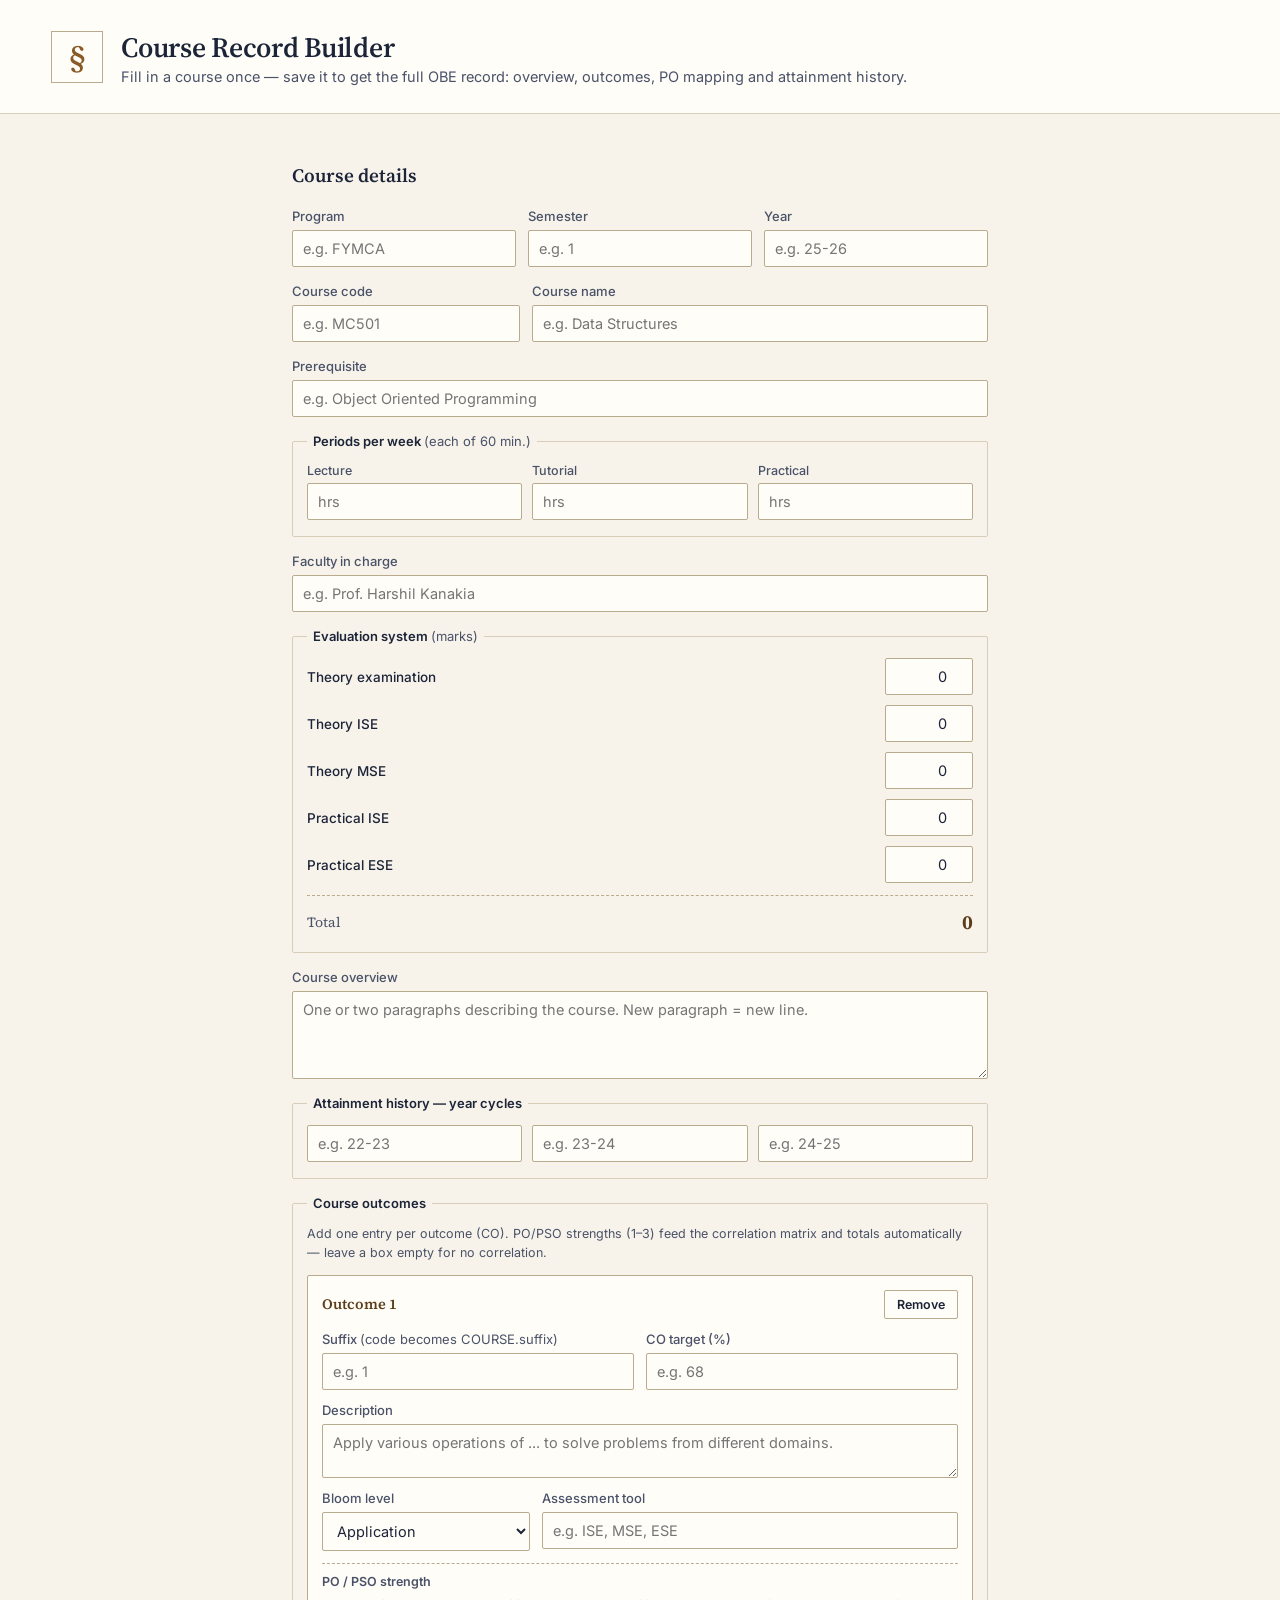
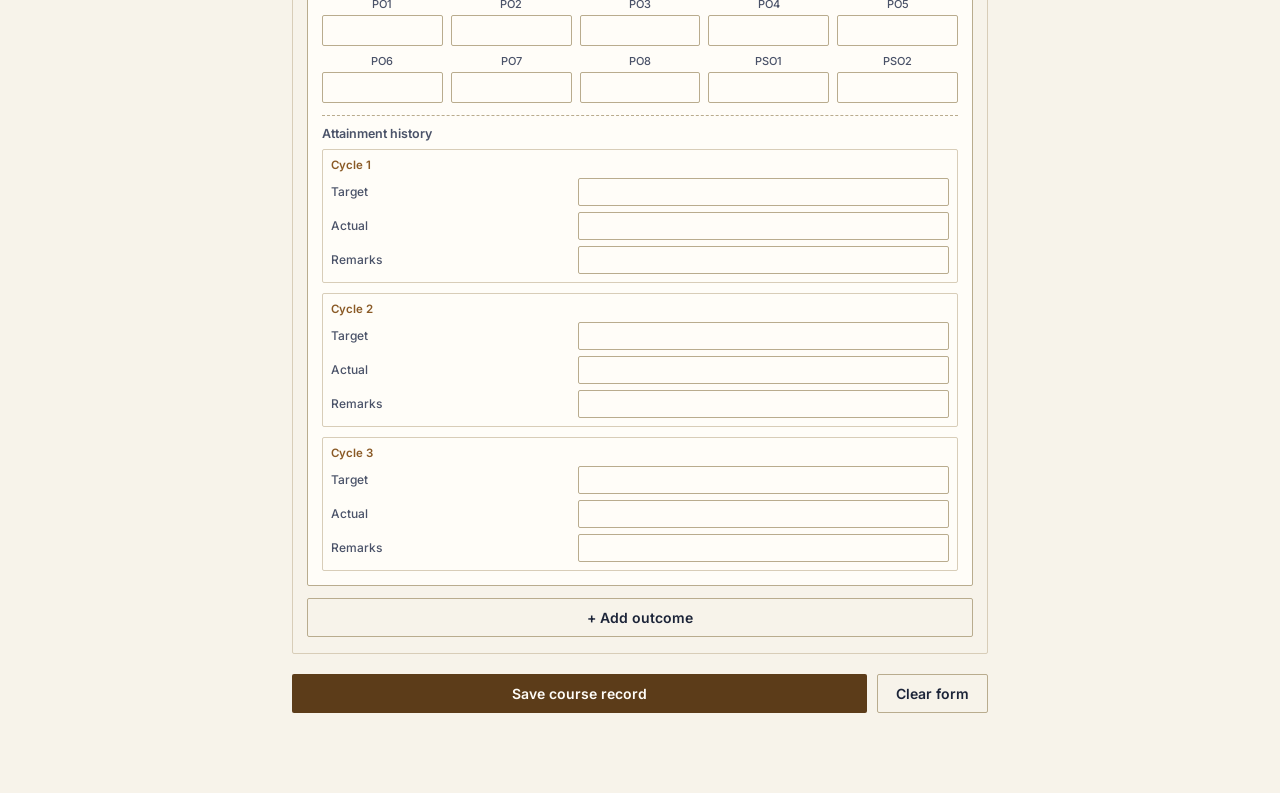
==== frontend/index.html @ 2f61d8af "save1 major changes to be made. Only 1 table done yet" ====
<!DOCTYPE html>
<html lang="en">
<head>
<meta charset="UTF-8">
<meta name="viewport" content="width=device-width, initial-scale=1.0">
<title>Course Record Builder</title>
<link rel="preconnect" href="https://fonts.googleapis.com">
<link rel="preconnect" href="https://fonts.gstatic.com" crossorigin>
<link href="https://fonts.googleapis.com/css2?family=Source+Serif+4:opsz,wght@8..60,400;8..60,600;8..60,700&family=Inter:wght@400;500;600;700&display=swap" rel="stylesheet">
<link rel="stylesheet" href="style.css">
</head>
<body>

<header class="topbar">
  <div class="topbar__mark">§</div>
  <div class="topbar__text">
    <h1>Course Record Builder</h1>
    <p>Fill in a course once — save it to get the full OBE record: overview, outcomes, PO mapping and attainment history.</p>
  </div>
</header>

<main class="page">

  <section class="panel form-panel" aria-labelledby="form-heading">
    <h2 id="form-heading">Course details</h2>
    <form id="course-form">

      <div class="field-row">
        <div class="field">
          <label for="program">Program</label>
          <input type="text" id="program" placeholder="e.g. FYMCA" required>
        </div>
        <div class="field">
          <label for="semester">Semester</label>
          <input type="text" id="semester" placeholder="e.g. 1" required>
        </div>
        <div class="field">
          <label for="year">Year</label>
          <input type="text" id="year" placeholder="e.g. 25-26" required>
        </div>
      </div>

      <div class="field-row">
        <div class="field field--grow">
          <label for="courseCode">Course code</label>
          <input type="text" id="courseCode" placeholder="e.g. MC501" required>
        </div>
        <div class="field field--wide">
          <label for="courseName">Course name</label>
          <input type="text" id="courseName" placeholder="e.g. Data Structures" required>
        </div>
      </div>

      <div class="field">
        <label for="prerequisite">Prerequisite</label>
        <input type="text" id="prerequisite" placeholder="e.g. Object Oriented Programming">
      </div>

      <fieldset class="periods">
        <legend>Periods per week <span>(each of 60 min.)</span></legend>
        <div class="periods__grid">
          <label class="periods__item"><span>Lecture</span><input type="number" min="0" step="0.5" id="pLecture" placeholder="hrs"></label>
          <label class="periods__item"><span>Tutorial</span><input type="number" min="0" step="0.5" id="pTutorial" placeholder="hrs"></label>
          <label class="periods__item"><span>Practical</span><input type="number" min="0" step="0.5" id="pPractical" placeholder="hrs"></label>
        </div>
      </fieldset>

      <div class="field">
        <label for="faculty">Faculty in charge</label>
        <input type="text" id="faculty" placeholder="e.g. Prof. Harshil Kanakia" required>
      </div>

      <fieldset class="evaluation">
        <legend>Evaluation system <span>(marks)</span></legend>
        <div class="evaluation__grid">
          <label>Theory examination<input type="number" min="0" id="eTheoryExam" value="0"></label>
          <label>Theory ISE<input type="number" min="0" id="eTheoryISE" value="0"></label>
          <label>Theory MSE<input type="number" min="0" id="eTheoryMSE" value="0"></label>
          <label>Practical ISE<input type="number" min="0" id="ePracticalISE" value="0"></label>
          <label>Practical ESE<input type="number" min="0" id="ePracticalESE" value="0"></label>
        </div>
        <div class="evaluation__total">
          <span>Total</span>
          <strong id="evalTotal">0</strong>
        </div>
      </fieldset>

      <div class="field">
        <label for="overview">Course overview</label>
        <textarea id="overview" rows="4" placeholder="One or two paragraphs describing the course. New paragraph = new line."></textarea>
      </div>

      <fieldset class="history-labels">
        <legend>Attainment history — year cycles</legend>
        <div class="history-labels__grid">
          <input type="text" class="hist-label" placeholder="e.g. 22-23">
          <input type="text" class="hist-label" placeholder="e.g. 23-24">
          <input type="text" class="hist-label" placeholder="e.g. 24-25">
        </div>
      </fieldset>

      <fieldset class="outcomes-wrap">
        <legend>Course outcomes</legend>
        <p class="hint">Add one entry per outcome (CO). PO/PSO strengths (1–3) feed the correlation matrix and totals automatically — leave a box empty for no correlation.</p>
        <div id="outcome-list"></div>
        <button type="button" id="addOutcome" class="btn btn--ghost btn--full">+ Add outcome</button>
      </fieldset>

      <div class="form-actions">
        <button type="submit" class="btn btn--primary">Save course record</button>
        <button type="button" id="resetForm" class="btn btn--ghost">Clear form</button>
      </div>
    </form>
  </section>

  <section class="saved-records" id="saved-records" hidden>
    <h2>Saved records</h2>
    <ul id="saved-records-list" class="saved-records__list"></ul>
  </section>

</main>

<template id="outcome-template">
  <div class="outcome-block">
    <div class="outcome-block__head">
      <span class="outcome-block__title">Outcome <span class="o-num"></span></span>
      <button type="button" class="btn btn--ghost btn--small remove-outcome">Remove</button>
    </div>

    <div class="field-row">
      <div class="field field--grow">
        <label>Suffix <span class="hint-inline">(code becomes COURSE.suffix)</span></label>
        <input type="text" class="f-suffix" placeholder="e.g. 1">
      </div>
      <div class="field field--grow">
        <label>CO target (%)</label>
        <input type="number" min="0" max="100" class="f-target" placeholder="e.g. 68">
      </div>
    </div>

    <div class="field">
      <label>Description</label>
      <textarea rows="2" class="f-desc" placeholder="Apply various operations of ... to solve problems from different domains."></textarea>
    </div>

    <div class="field-row">
      <div class="field field--grow">
        <label>Bloom level</label>
        <select class="f-bloom">
          <option>Remembering</option>
          <option>Understanding</option>
          <option selected>Application</option>
          <option>Analysis</option>
          <option>Evaluation</option>
          <option>Creation</option>
        </select>
      </div>
      <div class="field field--wide">
        <label>Assessment tool</label>
        <input type="text" class="f-tool" placeholder="e.g. ISE, MSE, ESE">
      </div>
    </div>

    <div class="po-grid">
      <span class="po-grid__label">PO / PSO strength</span>
      <div class="po-grid__inputs">
        <label>PO1<input type="number" min="1" max="3" class="f-po" data-po="PO1"></label>
        <label>PO2<input type="number" min="1" max="3" class="f-po" data-po="PO2"></label>
        <label>PO3<input type="number" min="1" max="3" class="f-po" data-po="PO3"></label>
        <label>PO4<input type="number" min="1" max="3" class="f-po" data-po="PO4"></label>
        <label>PO5<input type="number" min="1" max="3" class="f-po" data-po="PO5"></label>
        <label>PO6<input type="number" min="1" max="3" class="f-po" data-po="PO6"></label>
        <label>PO7<input type="number" min="1" max="3" class="f-po" data-po="PO7"></label>
        <label>PO8<input type="number" min="1" max="3" class="f-po" data-po="PO8"></label>
        <label>PSO1<input type="number" min="1" max="3" class="f-po" data-po="PSO1"></label>
        <label>PSO2<input type="number" min="1" max="3" class="f-po" data-po="PSO2"></label>
      </div>
    </div>

    <div class="hist-grid">
      <span class="hist-grid__label">Attainment history</span>
      <div class="hist-grid__cols">
        <div class="hist-grid__col">
          <span class="hist-grid__col-label">Cycle 1</span>
          <label>Target<input type="text" class="f-hist" data-cycle="0" data-field="target"></label>
          <label>Actual<input type="text" class="f-hist" data-cycle="0" data-field="actual"></label>
          <label>Remarks<input type="text" class="f-hist" data-cycle="0" data-field="remarks"></label>
        </div>
        <div class="hist-grid__col">
          <span class="hist-grid__col-label">Cycle 2</span>
          <label>Target<input type="text" class="f-hist" data-cycle="1" data-field="target"></label>
          <label>Actual<input type="text" class="f-hist" data-cycle="1" data-field="actual"></label>
          <label>Remarks<input type="text" class="f-hist" data-cycle="1" data-field="remarks"></label>
        </div>
        <div class="hist-grid__col">
          <span class="hist-grid__col-label">Cycle 3</span>
          <label>Target<input type="text" class="f-hist" data-cycle="2" data-field="target"></label>
          <label>Actual<input type="text" class="f-hist" data-cycle="2" data-field="actual"></label>
          <label>Remarks<input type="text" class="f-hist" data-cycle="2" data-field="remarks"></label>
        </div>
      </div>
    </div>
  </div>
</template>

<script src="app.js"></script>
<script src="index.js"></script>
</body>
</html>
---- frontend/style.css ----
:root{
  --ink:#1c2438;
  --ink-soft:#4a5268;
  --paper:#f7f3ea;
  --paper-raised:#fffdf8;
  --line:#d8cdb8;
  --line-strong:#b9ac8e;
  --accent:#8a5a26;
  --accent-deep:#5c3c19;
  --accent-wash:#efe3cd;
  --danger:#9c4632;
  --radius:2px;
  --serif:"Source Serif 4", Georgia, serif;
  --sans:"Inter", system-ui, -apple-system, sans-serif;
}

*{box-sizing:border-box;}
html{scroll-padding-top:env(safe-area-inset-top,0px);}

body{
  margin:0;
  background:var(--paper);
  color:var(--ink);
  font-family:var(--sans);
  padding-top:env(safe-area-inset-top,0px);
  padding-bottom:env(safe-area-inset-bottom,0px);
  -webkit-font-smoothing:antialiased;
}

/* ---------- Topbar ---------- */
.topbar{
  display:flex;align-items:center;gap:18px;
  padding:28px clamp(20px,4vw,56px);
  border-bottom:1px solid var(--line);
  background:var(--paper-raised);
}
.topbar__mark{
  font-family:var(--serif);font-size:34px;font-weight:600;color:var(--accent);
  border:1px solid var(--line-strong);
  width:52px;height:52px;
  display:flex;align-items:center;justify-content:center;flex-shrink:0;
}
.topbar__text{flex:1;min-width:0;}
.topbar__text h1{font-family:var(--serif);font-size:clamp(22px,2.4vw,28px);margin:0 0 2px;font-weight:600;letter-spacing:-0.01em;}
.topbar__text p{margin:0;color:var(--ink-soft);font-size:14.5px;}
.topbar__cta{white-space:nowrap;text-decoration:none;flex-shrink:0;}

/* ---------- Page (single centered column) ---------- */
.page{
  max-width:760px;
  margin:0 auto;
  padding:clamp(20px,4vw,48px) clamp(20px,4vw,32px) 80px;
}

.panel{}
.panel h2{font-family:var(--serif);font-size:19px;font-weight:600;margin:0 0 20px;}

/* ---------- Form basics ---------- */
#course-form{display:flex;flex-direction:column;gap:16px;}
.field-row{display:flex;gap:12px;}
.field{display:flex;flex-direction:column;gap:6px;flex:1;min-width:0;}
.field--grow{flex:0.8;}
.field--wide{flex:1.6;}
label{font-size:13px;color:var(--ink-soft);font-weight:500;}

input[type="text"],input[type="number"],textarea,select{
  font-family:var(--sans);font-size:14.5px;padding:9px 10px;
  border:1px solid var(--line-strong);border-radius:var(--radius);
  background:var(--paper-raised);color:var(--ink);width:100%;
}
textarea{resize:vertical;font-family:var(--sans);}
input:focus-visible,textarea:focus-visible,select:focus-visible{outline:2px solid var(--accent);outline-offset:1px;}

fieldset{border:1px solid var(--line);border-radius:var(--radius);padding:14px 14px 16px;margin:0;}
legend{font-size:13px;font-weight:600;color:var(--ink);padding:0 6px;}
legend span{font-weight:400;color:var(--ink-soft);}
.hint{font-size:12.5px;color:var(--ink-soft);margin:0 0 12px;line-height:1.5;}
.hint-inline{font-weight:400;color:var(--ink-soft);}

.periods__grid{display:grid;grid-template-columns:repeat(3,1fr);gap:10px;}
.periods__item{display:flex;flex-direction:column;gap:5px;}
.periods__item span{font-size:12.5px;}

.evaluation__grid{display:flex;flex-direction:column;gap:10px;}
.evaluation__grid label{display:flex;align-items:center;justify-content:space-between;gap:10px;font-size:13.5px;color:var(--ink);}
.evaluation__grid input{width:88px;text-align:right;}
.evaluation__total{display:flex;justify-content:space-between;align-items:center;margin-top:12px;padding-top:12px;border-top:1px dashed var(--line-strong);font-family:var(--serif);}
.evaluation__total span{font-size:14px;color:var(--ink-soft);}
.evaluation__total strong{font-size:20px;color:var(--accent-deep);}

.history-labels__grid{display:grid;grid-template-columns:repeat(3,1fr);gap:10px;}

/* ---------- Outcome repeater ---------- */
.outcomes-wrap{display:flex;flex-direction:column;}
#outcome-list{display:flex;flex-direction:column;gap:14px;margin-bottom:12px;}

.outcome-block{
  border:1px solid var(--line-strong);
  border-radius:var(--radius);
  padding:14px;
  background:var(--paper-raised);
  display:flex;flex-direction:column;gap:12px;
}
.outcome-block__head{display:flex;justify-content:space-between;align-items:center;}
.outcome-block__title{font-family:var(--serif);font-weight:600;font-size:14.5px;color:var(--accent-deep);}

.po-grid,.hist-grid{border-top:1px dashed var(--line-strong);padding-top:10px;}
.po-grid__label,.hist-grid__label{display:block;font-size:12.5px;font-weight:600;color:var(--ink-soft);margin-bottom:8px;}
.po-grid__inputs{display:grid;grid-template-columns:repeat(5,1fr);gap:8px;}
.po-grid__inputs label{display:flex;flex-direction:column;gap:4px;font-size:11px;text-align:center;}
.po-grid__inputs input{padding:6px;text-align:center;}
@media (max-width:520px){.po-grid__inputs{grid-template-columns:repeat(3,1fr);}}

.hist-grid__cols{display:flex;flex-direction:column;gap:10px;}
.hist-grid__col{border:1px solid var(--line);border-radius:var(--radius);padding:8px;display:flex;flex-direction:column;gap:6px;}
.hist-grid__col-label{font-size:11.5px;font-weight:600;color:var(--accent);}
.hist-grid__col label{display:flex;align-items:center;justify-content:space-between;gap:8px;font-size:12px;}
.hist-grid__col input{width:60%;padding:5px 7px;font-size:13px;}

/* ---------- Buttons ---------- */
.form-actions{display:flex;gap:10px;margin-top:4px;}
.btn{font-family:var(--sans);font-size:14px;font-weight:600;padding:10px 18px;border-radius:var(--radius);border:1px solid transparent;cursor:pointer;transition:background 0.15s ease, border-color 0.15s ease;}
.btn--primary{background:var(--accent-deep);color:var(--paper-raised);}
.btn--primary:hover{background:var(--accent);}
.btn--ghost{background:transparent;border-color:var(--line-strong);color:var(--ink);}
.btn--ghost:hover{background:var(--accent-wash);}
.btn--ghost:disabled{opacity:0.4;cursor:not-allowed;}
.btn--danger{color:var(--danger);border-color:var(--danger);}
.btn--danger:hover{background:#f3e3de;}
.btn--small{padding:6px 12px;font-size:12.5px;}
.btn--full{width:100%;}
.form-actions .btn--primary{flex:1;}

/* ---------- Saved records list (index page) ---------- */
.saved-records{margin-top:48px;padding-top:32px;border-top:1px solid var(--line);}
.saved-records h2{font-family:var(--serif);font-size:17px;font-weight:600;margin:0 0 14px;}
.saved-records__list{list-style:none;margin:0;padding:0;display:flex;flex-direction:column;gap:8px;}
.saved-records__list a{
  display:flex;justify-content:space-between;align-items:baseline;gap:12px;
  padding:10px 14px;border:1px solid var(--line);border-radius:var(--radius);
  text-decoration:none;color:var(--ink);background:var(--paper-raised);
}
.saved-records__list a:hover{border-color:var(--accent);background:var(--accent-wash);}
.saved-records__title{font-family:var(--serif);font-weight:600;font-size:14.5px;}
.saved-records__sub{font-size:12.5px;color:var(--ink-soft);white-space:nowrap;}

/* ---------- Record page ---------- */
.action-bar{display:flex;gap:10px;margin-bottom:20px;flex-wrap:wrap;}
#edit-wrap{margin-top:0;border:1px solid var(--line);border-radius:var(--radius);padding:clamp(18px,3vw,32px);background:var(--paper-raised);}

.empty-state{border:1px dashed var(--line-strong);border-radius:var(--radius);padding:40px 20px;text-align:center;color:var(--ink-soft);}
.empty-state p{margin:0 0 6px;font-family:var(--serif);font-size:16px;color:var(--ink);}
.empty-state__sub{font-family:var(--sans) !important;font-size:13.5px !important;color:var(--ink-soft) !important;}

/* ---------- Generated course document ---------- */
.course-card{border:1px solid var(--line-strong);background:var(--paper-raised);}

.course-doc{padding:clamp(16px,2.5vw,32px);font-family:var(--serif);}
.course-doc__section{margin-top:30px;}
.course-doc__section:first-child{margin-top:0;}
.course-doc h3{font-size:16.5px;font-weight:600;margin:0 0 12px;}
.course-doc p{font-size:14.5px;line-height:1.65;margin:0 0 10px;color:var(--ink);}
.course-doc p:last-child{margin-bottom:0;}
.course-doc .legend-text{color:var(--ink-soft);font-size:13.5px;font-style:italic;}

.course-table,.doc-table{width:100%;border-collapse:collapse;font-family:var(--serif);font-size:14px;}
.course-table td{border:1px solid var(--ink);padding:9px 12px;vertical-align:top;}
.course-table .label{font-weight:600;width:34%;}
.course-table .course-title td{font-weight:600;font-size:15.5px;}
.course-table .total-row td{font-weight:700;}
.course-table .center{white-space:nowrap;width:1%;}

.doc-table{margin-top:2px;}
.doc-table th,.doc-table td{border:1px solid var(--ink);padding:7px 9px;text-align:center;vertical-align:middle;}
.doc-table th{font-weight:600;background:var(--accent-wash);}
.doc-table td.left{text-align:left;}
.doc-table tfoot td{font-weight:700;background:var(--accent-wash);}
.doc-table-wrap{overflow-x:auto;}

@media (max-width:520px){
  .course-table{font-size:13px;}
  .course-table td{padding:7px 8px;}
  .doc-table{font-size:12px;}
}

/* ---------- Print ---------- */
@media print{
  .topbar,.action-bar,.saved-records,.empty-state,#edit-wrap{display:none !important;}
  .page{max-width:none;padding:0;}
  .course-card{border:none;}
  .course-doc__section{page-break-inside:avoid;break-inside:avoid;}
  body{background:#fff;}
}
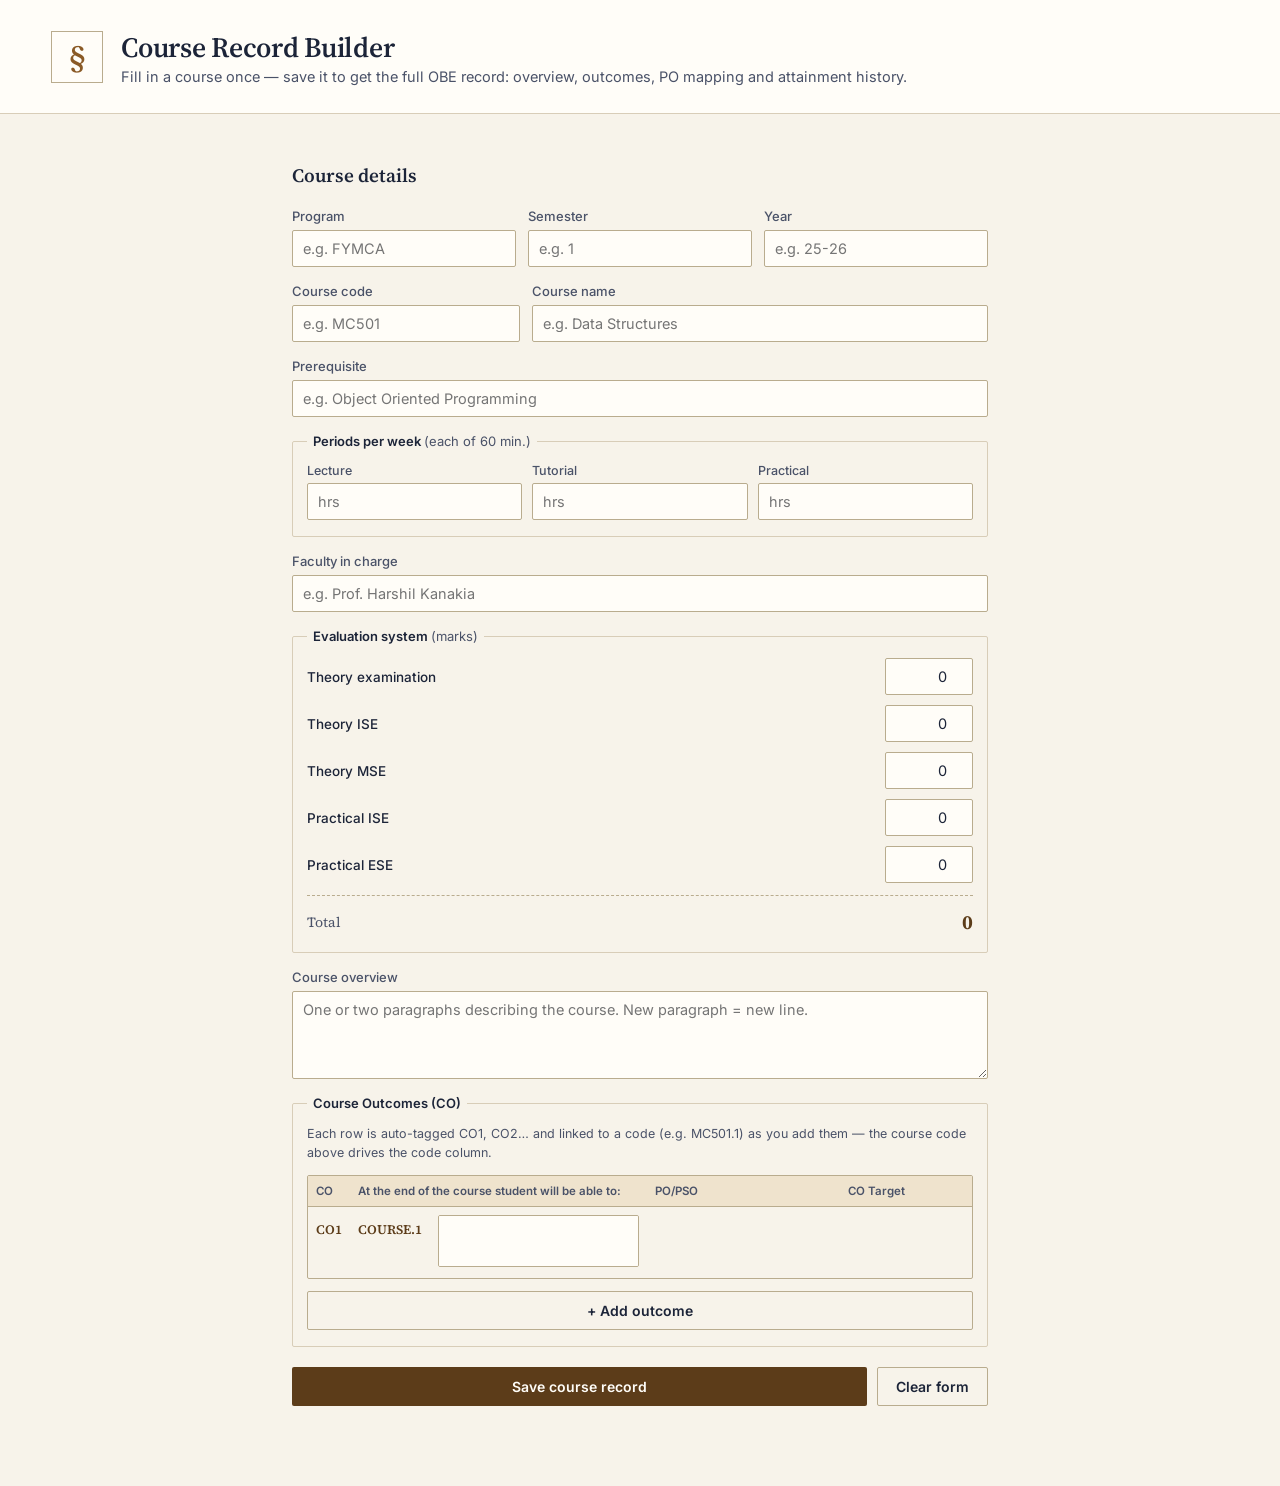
==== commit 81465c36: "removed attainment table the format and PO mapping was difficult to read, so i removed it. Next up w" ====
--- a/frontend/index.html
+++ b/frontend/index.html
@@ -90,19 +90,23 @@
         <textarea id="overview" rows="4" placeholder="One or two paragraphs describing the course. New paragraph = new line."></textarea>
       </div>
 
-      <fieldset class="history-labels">
-        <legend>Attainment history — year cycles</legend>
-        <div class="history-labels__grid">
-          <input type="text" class="hist-label" placeholder="e.g. 22-23">
-          <input type="text" class="hist-label" placeholder="e.g. 23-24">
-          <input type="text" class="hist-label" placeholder="e.g. 24-25">
+      <fieldset class="outcomes-wrap">
+        <legend>Course Outcomes (CO)</legend>
+        <p class="hint">Each row is auto-tagged CO1, CO2… and linked to a code (e.g. MC501.1) as you add them — the course code above drives the code column.</p>
+        <div class="co-table-wrap">
+          <table class="co-input-table">
+            <thead>
+              <tr>
+                <th>CO</th>
+                <th colspan="2">At the end of the course student will be able to:</th>
+                <th>PO/PSO</th>
+                <th>CO Target</th>
+                <th></th>
+              </tr>
+            </thead>
+            <tbody id="outcome-list"></tbody>
+          </table>
         </div>
-      </fieldset>
-
-      <fieldset class="outcomes-wrap">
-        <legend>Course outcomes</legend>
-        <p class="hint">Add one entry per outcome (CO). PO/PSO strengths (1–3) feed the correlation matrix and totals automatically — leave a box empty for no correlation.</p>
-        <div id="outcome-list"></div>
         <button type="button" id="addOutcome" class="btn btn--ghost btn--full">+ Add outcome</button>
       </fieldset>
 
@@ -121,86 +125,14 @@
 </main>
 
 <template id="outcome-template">
-  <div class="outcome-block">
-    <div class="outcome-block__head">
-      <span class="outcome-block__title">Outcome <span class="o-num"></span></span>
-      <button type="button" class="btn btn--ghost btn--small remove-outcome">Remove</button>
-    </div>
-
-    <div class="field-row">
-      <div class="field field--grow">
-        <label>Suffix <span class="hint-inline">(code becomes COURSE.suffix)</span></label>
-        <input type="text" class="f-suffix" placeholder="e.g. 1">
-      </div>
-      <div class="field field--grow">
-        <label>CO target (%)</label>
-        <input type="number" min="0" max="100" class="f-target" placeholder="e.g. 68">
-      </div>
-    </div>
-
-    <div class="field">
-      <label>Description</label>
-      <textarea rows="2" class="f-desc" placeholder="Apply various operations of ... to solve problems from different domains."></textarea>
-    </div>
-
-    <div class="field-row">
-      <div class="field field--grow">
-        <label>Bloom level</label>
-        <select class="f-bloom">
-          <option>Remembering</option>
-          <option>Understanding</option>
-          <option selected>Application</option>
-          <option>Analysis</option>
-          <option>Evaluation</option>
-          <option>Creation</option>
-        </select>
-      </div>
-      <div class="field field--wide">
-        <label>Assessment tool</label>
-        <input type="text" class="f-tool" placeholder="e.g. ISE, MSE, ESE">
-      </div>
-    </div>
-
-    <div class="po-grid">
-      <span class="po-grid__label">PO / PSO strength</span>
-      <div class="po-grid__inputs">
-        <label>PO1<input type="number" min="1" max="3" class="f-po" data-po="PO1"></label>
-        <label>PO2<input type="number" min="1" max="3" class="f-po" data-po="PO2"></label>
-        <label>PO3<input type="number" min="1" max="3" class="f-po" data-po="PO3"></label>
-        <label>PO4<input type="number" min="1" max="3" class="f-po" data-po="PO4"></label>
-        <label>PO5<input type="number" min="1" max="3" class="f-po" data-po="PO5"></label>
-        <label>PO6<input type="number" min="1" max="3" class="f-po" data-po="PO6"></label>
-        <label>PO7<input type="number" min="1" max="3" class="f-po" data-po="PO7"></label>
-        <label>PO8<input type="number" min="1" max="3" class="f-po" data-po="PO8"></label>
-        <label>PSO1<input type="number" min="1" max="3" class="f-po" data-po="PSO1"></label>
-        <label>PSO2<input type="number" min="1" max="3" class="f-po" data-po="PSO2"></label>
-      </div>
-    </div>
-
-    <div class="hist-grid">
-      <span class="hist-grid__label">Attainment history</span>
-      <div class="hist-grid__cols">
-        <div class="hist-grid__col">
-          <span class="hist-grid__col-label">Cycle 1</span>
-          <label>Target<input type="text" class="f-hist" data-cycle="0" data-field="target"></label>
-          <label>Actual<input type="text" class="f-hist" data-cycle="0" data-field="actual"></label>
-          <label>Remarks<input type="text" class="f-hist" data-cycle="0" data-field="remarks"></label>
-        </div>
-        <div class="hist-grid__col">
-          <span class="hist-grid__col-label">Cycle 2</span>
-          <label>Target<input type="text" class="f-hist" data-cycle="1" data-field="target"></label>
-          <label>Actual<input type="text" class="f-hist" data-cycle="1" data-field="actual"></label>
-          <label>Remarks<input type="text" class="f-hist" data-cycle="1" data-field="remarks"></label>
-        </div>
-        <div class="hist-grid__col">
-          <span class="hist-grid__col-label">Cycle 3</span>
-          <label>Target<input type="text" class="f-hist" data-cycle="2" data-field="target"></label>
-          <label>Actual<input type="text" class="f-hist" data-cycle="2" data-field="actual"></label>
-          <label>Remarks<input type="text" class="f-hist" data-cycle="2" data-field="remarks"></label>
-        </div>
-      </div>
-    </div>
-  </div>
+  <tr class="outcome-row">
+    <td class="co-num"></td>
+    <td class="co-code"></td>
+    <td><textarea rows="2" class="f-desc" placeholder="Apply various operations of ... to solve problems from different domains."></textarea></td>
+    <td><input type="text" class="f-po" placeholder="e.g. PO1, PO2, PO4, PO5"></td>
+    <td><input type="number" min="0" max="100" class="f-target" placeholder="e.g. 68"></td>
+    <td><button type="button" class="btn btn--ghost btn--small remove-outcome" aria-label="Remove outcome">✕</button></td>
+  </tr>
 </template>
 
 <script src="app.js"></script>
--- a/frontend/style.css
+++ b/frontend/style.css
@@ -88,34 +88,26 @@
 .evaluation__total span{font-size:14px;color:var(--ink-soft);}
 .evaluation__total strong{font-size:20px;color:var(--accent-deep);}
 
-.history-labels__grid{display:grid;grid-template-columns:repeat(3,1fr);gap:10px;}
+/* ---------- Course Outcomes (CO) input table ---------- */
+.outcomes-wrap{display:flex;flex-direction:column;}
 
-/* ---------- Outcome repeater ---------- */
-.outcomes-wrap{display:flex;flex-direction:column;}
-#outcome-list{display:flex;flex-direction:column;gap:14px;margin-bottom:12px;}
-
-.outcome-block{
-  border:1px solid var(--line-strong);
-  border-radius:var(--radius);
-  padding:14px;
-  background:var(--paper-raised);
-  display:flex;flex-direction:column;gap:12px;
+.co-table-wrap{overflow-x:auto;margin-bottom:12px;border:1px solid var(--line-strong);border-radius:var(--radius);}
+.co-input-table{width:100%;border-collapse:collapse;font-size:13.5px;min-width:640px;}
+.co-input-table thead th{
+  font-family:var(--sans);font-size:11.5px;font-weight:600;color:var(--ink-soft);
+  text-align:left;padding:8px;background:var(--accent-wash);
+  border-bottom:1px solid var(--line-strong);white-space:nowrap;
 }
-.outcome-block__head{display:flex;justify-content:space-between;align-items:center;}
-.outcome-block__title{font-family:var(--serif);font-weight:600;font-size:14.5px;color:var(--accent-deep);}
-
-.po-grid,.hist-grid{border-top:1px dashed var(--line-strong);padding-top:10px;}
-.po-grid__label,.hist-grid__label{display:block;font-size:12.5px;font-weight:600;color:var(--ink-soft);margin-bottom:8px;}
-.po-grid__inputs{display:grid;grid-template-columns:repeat(5,1fr);gap:8px;}
-.po-grid__inputs label{display:flex;flex-direction:column;gap:4px;font-size:11px;text-align:center;}
-.po-grid__inputs input{padding:6px;text-align:center;}
-@media (max-width:520px){.po-grid__inputs{grid-template-columns:repeat(3,1fr);}}
-
-.hist-grid__cols{display:flex;flex-direction:column;gap:10px;}
-.hist-grid__col{border:1px solid var(--line);border-radius:var(--radius);padding:8px;display:flex;flex-direction:column;gap:6px;}
-.hist-grid__col-label{font-size:11.5px;font-weight:600;color:var(--accent);}
-.hist-grid__col label{display:flex;align-items:center;justify-content:space-between;gap:8px;font-size:12px;}
-.hist-grid__col input{width:60%;padding:5px 7px;font-size:13px;}
+.co-input-table tbody td{padding:8px;border-bottom:1px solid var(--line);vertical-align:top;}
+.co-input-table tbody tr:last-child td{border-bottom:none;}
+.co-input-table td.co-num,.co-input-table td.co-code{
+  font-family:var(--serif);font-weight:600;color:var(--accent-deep);
+  white-space:nowrap;padding-top:14px;font-size:13px;
+}
+.co-input-table textarea.f-desc{min-width:200px;min-height:48px;font-size:13px;}
+.co-input-table input.f-po{min-width:150px;font-size:13px;}
+.co-input-table input.f-target{width:64px;text-align:center;font-size:13px;}
+.co-input-table td:last-child{padding-top:11px;}
 
 /* ---------- Buttons ---------- */
 .form-actions{display:flex;gap:10px;margin-top:4px;}
